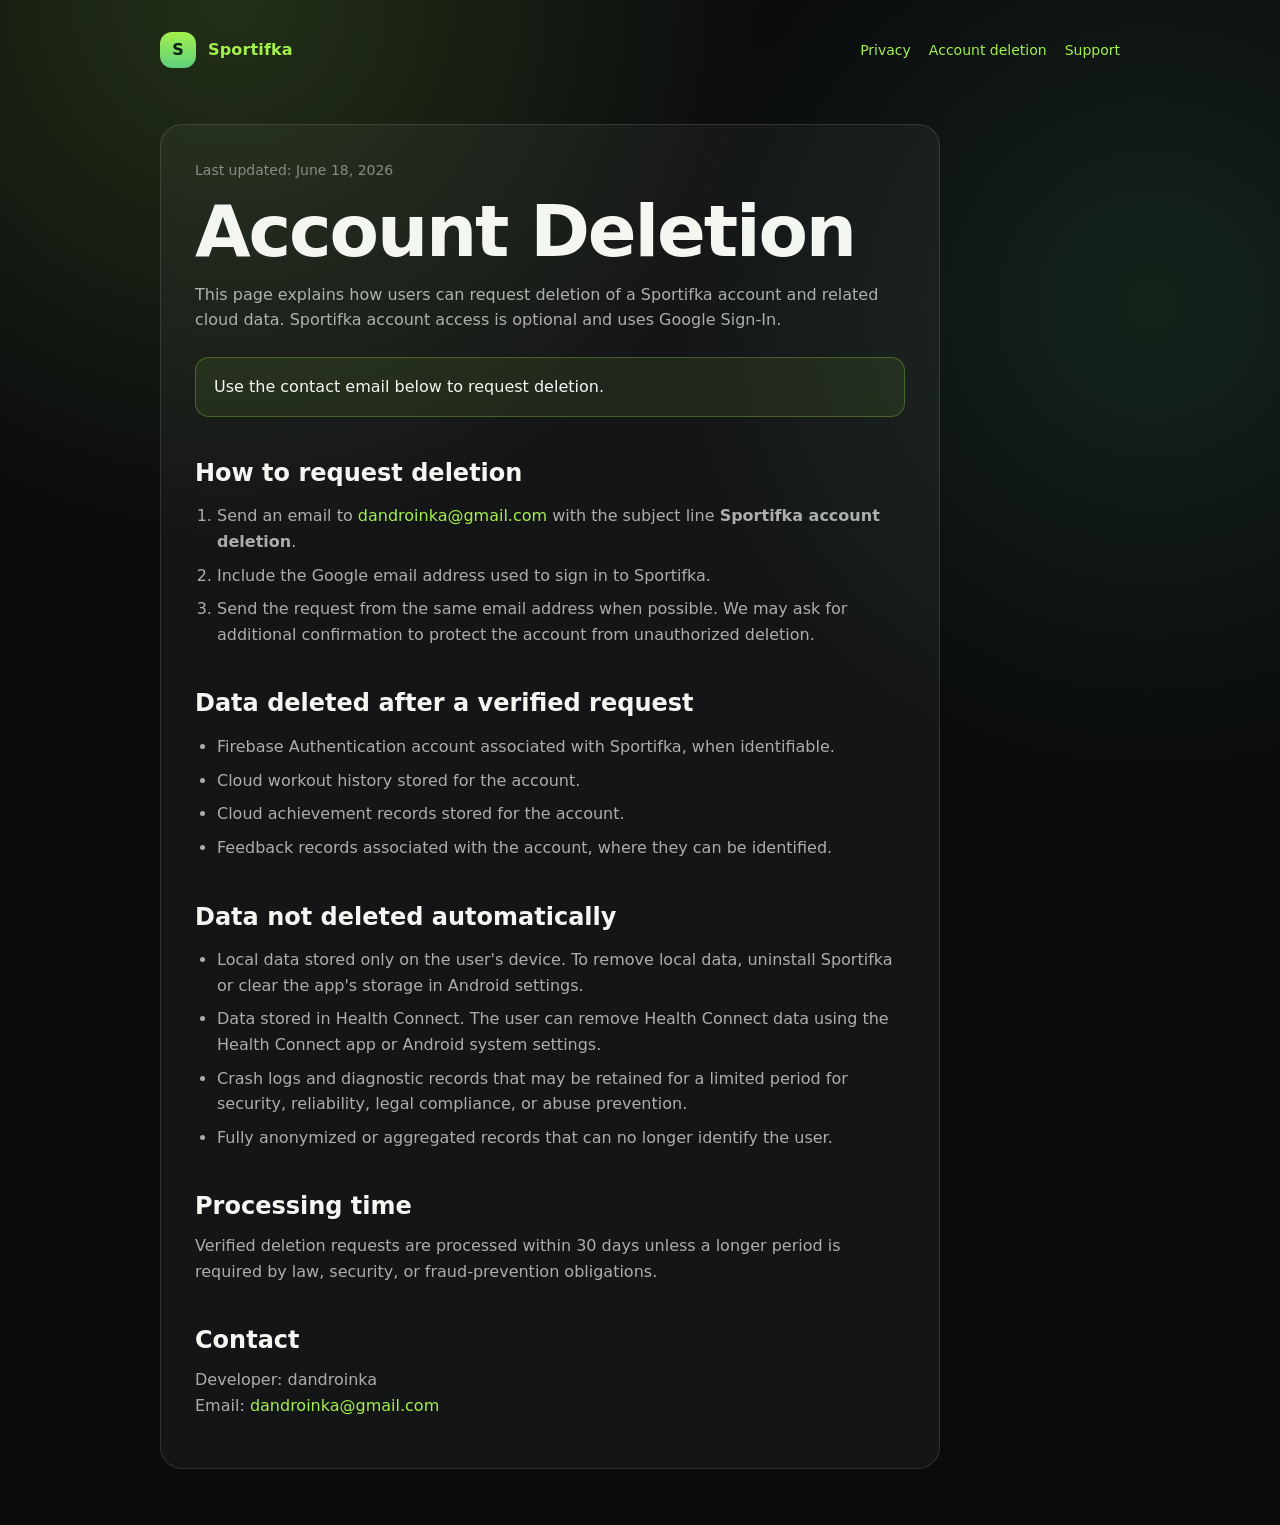
==== docs/delete-account.html @ 29e53513 "Add Sportifka support pages" ====
<!doctype html>
<html lang="en">
  <head>
    <meta charset="utf-8">
    <meta name="viewport" content="width=device-width, initial-scale=1">
    <title>Sportifka Account Deletion</title>
    <meta name="description" content="Request deletion of a Sportifka account and related data.">
    <link rel="stylesheet" href="styles.css">
  </head>
  <body>
    <main class="wrap">
      <header class="topbar">
        <a class="brand" href="index.html" aria-label="Sportifka home">
          <span class="mark">S</span>
          <span>Sportifka</span>
        </a>
        <nav aria-label="Main navigation">
          <a href="privacy.html">Privacy</a>
          <a href="delete-account.html">Account deletion</a>
          <a href="support.html">Support</a>
        </nav>
      </header>

      <article class="content">
        <p class="meta">Last updated: June 18, 2026</p>
        <h1>Account Deletion</h1>
        <p>
          This page explains how users can request deletion of a Sportifka account and related cloud
          data. Sportifka account access is optional and uses Google Sign-In.
        </p>

        <div class="note">
          Use the contact email below to request deletion.
        </div>

        <h2>How to request deletion</h2>
        <ol>
          <li>
            Send an email to <a href="mailto:dandroinka@gmail.com">dandroinka@gmail.com</a> with the
            subject line <strong>Sportifka account deletion</strong>.
          </li>
          <li>
            Include the Google email address used to sign in to Sportifka.
          </li>
          <li>
            Send the request from the same email address when possible. We may ask for additional
            confirmation to protect the account from unauthorized deletion.
          </li>
        </ol>

        <h2>Data deleted after a verified request</h2>
        <ul>
          <li>Firebase Authentication account associated with Sportifka, when identifiable.</li>
          <li>Cloud workout history stored for the account.</li>
          <li>Cloud achievement records stored for the account.</li>
          <li>Feedback records associated with the account, where they can be identified.</li>
        </ul>

        <h2>Data not deleted automatically</h2>
        <ul>
          <li>
            Local data stored only on the user's device. To remove local data, uninstall Sportifka
            or clear the app's storage in Android settings.
          </li>
          <li>
            Data stored in Health Connect. The user can remove Health Connect data using the Health
            Connect app or Android system settings.
          </li>
          <li>
            Crash logs and diagnostic records that may be retained for a limited period for security,
            reliability, legal compliance, or abuse prevention.
          </li>
          <li>Fully anonymized or aggregated records that can no longer identify the user.</li>
        </ul>

        <h2>Processing time</h2>
        <p>
          Verified deletion requests are processed within 30 days unless a longer period is required
          by law, security, or fraud-prevention obligations.
        </p>

        <h2>Contact</h2>
        <p>
          Developer: dandroinka<br>
          Email: <a href="mailto:dandroinka@gmail.com">dandroinka@gmail.com</a>
        </p>
      </article>
    </main>
  </body>
</html>
---- docs/styles.css ----
:root {
  color-scheme: dark;
  --bg: #0a0b0d;
  --panel: rgba(255, 255, 255, 0.055);
  --panel-strong: rgba(255, 255, 255, 0.09);
  --text: #f4f6f2;
  --muted: rgba(244, 246, 242, 0.68);
  --faint: rgba(244, 246, 242, 0.48);
  --line: rgba(255, 255, 255, 0.12);
  --lime: #a3f04b;
  --green: #5fd07f;
  --on-primary: #06210f;
}

* {
  box-sizing: border-box;
}

body {
  margin: 0;
  min-height: 100vh;
  background:
    radial-gradient(circle at 18% 0%, rgba(163, 240, 75, 0.16), transparent 34rem),
    radial-gradient(circle at 90% 20%, rgba(95, 208, 127, 0.12), transparent 30rem),
    var(--bg);
  color: var(--text);
  font-family: Inter, ui-sans-serif, system-ui, -apple-system, BlinkMacSystemFont, "Segoe UI", sans-serif;
  line-height: 1.6;
}

a {
  color: var(--lime);
  text-decoration: none;
}

a:hover {
  text-decoration: underline;
}

.wrap {
  width: min(960px, calc(100% - 32px));
  margin: 0 auto;
  padding: 32px 0 56px;
}

.topbar {
  display: flex;
  align-items: center;
  justify-content: space-between;
  gap: 16px;
  margin-bottom: 56px;
}

.brand {
  display: flex;
  align-items: center;
  gap: 12px;
  font-weight: 800;
  letter-spacing: 0.01em;
}

.mark {
  width: 36px;
  height: 36px;
  border-radius: 12px;
  background: linear-gradient(180deg, var(--lime), var(--green));
  color: var(--on-primary);
  display: grid;
  place-items: center;
  font-weight: 900;
}

nav {
  display: flex;
  align-items: center;
  gap: 18px;
  flex-wrap: wrap;
  color: var(--muted);
  font-size: 14px;
}

.hero {
  padding: 52px;
  border: 1px solid var(--line);
  border-radius: 24px;
  background: linear-gradient(180deg, rgba(255, 255, 255, 0.08), rgba(255, 255, 255, 0.035));
  box-shadow: 0 24px 70px rgba(0, 0, 0, 0.32);
}

h1 {
  margin: 0 0 16px;
  max-width: 760px;
  font-size: clamp(36px, 8vw, 72px);
  line-height: 0.95;
  letter-spacing: -0.03em;
}

h2 {
  margin: 42px 0 12px;
  font-size: 24px;
  line-height: 1.2;
}

h3 {
  margin: 28px 0 8px;
  font-size: 18px;
}

p {
  margin: 0 0 16px;
  color: var(--muted);
}

ul, ol {
  color: var(--muted);
  padding-left: 22px;
}

li + li {
  margin-top: 8px;
}

.lead {
  max-width: 720px;
  font-size: 18px;
}

.cards {
  display: grid;
  grid-template-columns: repeat(3, minmax(0, 1fr));
  gap: 14px;
  margin-top: 22px;
}

.card {
  display: block;
  min-height: 168px;
  padding: 20px;
  border: 1px solid var(--line);
  border-radius: 18px;
  background: var(--panel);
  color: var(--text);
}

.card:hover {
  background: var(--panel-strong);
  text-decoration: none;
}

.card strong {
  display: block;
  margin-bottom: 8px;
  font-size: 18px;
}

.card span {
  color: var(--muted);
  font-size: 14px;
}

.content {
  max-width: 780px;
  padding: 34px;
  border: 1px solid var(--line);
  border-radius: 22px;
  background: rgba(255, 255, 255, 0.045);
}

.note {
  margin: 24px 0;
  padding: 16px 18px;
  border: 1px solid rgba(163, 240, 75, 0.28);
  border-radius: 14px;
  background: rgba(163, 240, 75, 0.08);
  color: var(--text);
}

.placeholder {
  display: inline-block;
  padding: 1px 7px;
  border-radius: 8px;
  background: rgba(255, 255, 255, 0.12);
  color: #ffffff;
  font-family: ui-monospace, SFMono-Regular, Menlo, Consolas, monospace;
  font-size: 0.95em;
}

.meta {
  color: var(--faint);
  font-size: 14px;
}

footer {
  margin-top: 40px;
  color: var(--faint);
  font-size: 14px;
}

@media (max-width: 760px) {
  .topbar {
    align-items: flex-start;
    flex-direction: column;
    margin-bottom: 32px;
  }

  .hero,
  .content {
    padding: 24px;
    border-radius: 20px;
  }

  .cards {
    grid-template-columns: 1fr;
  }
}
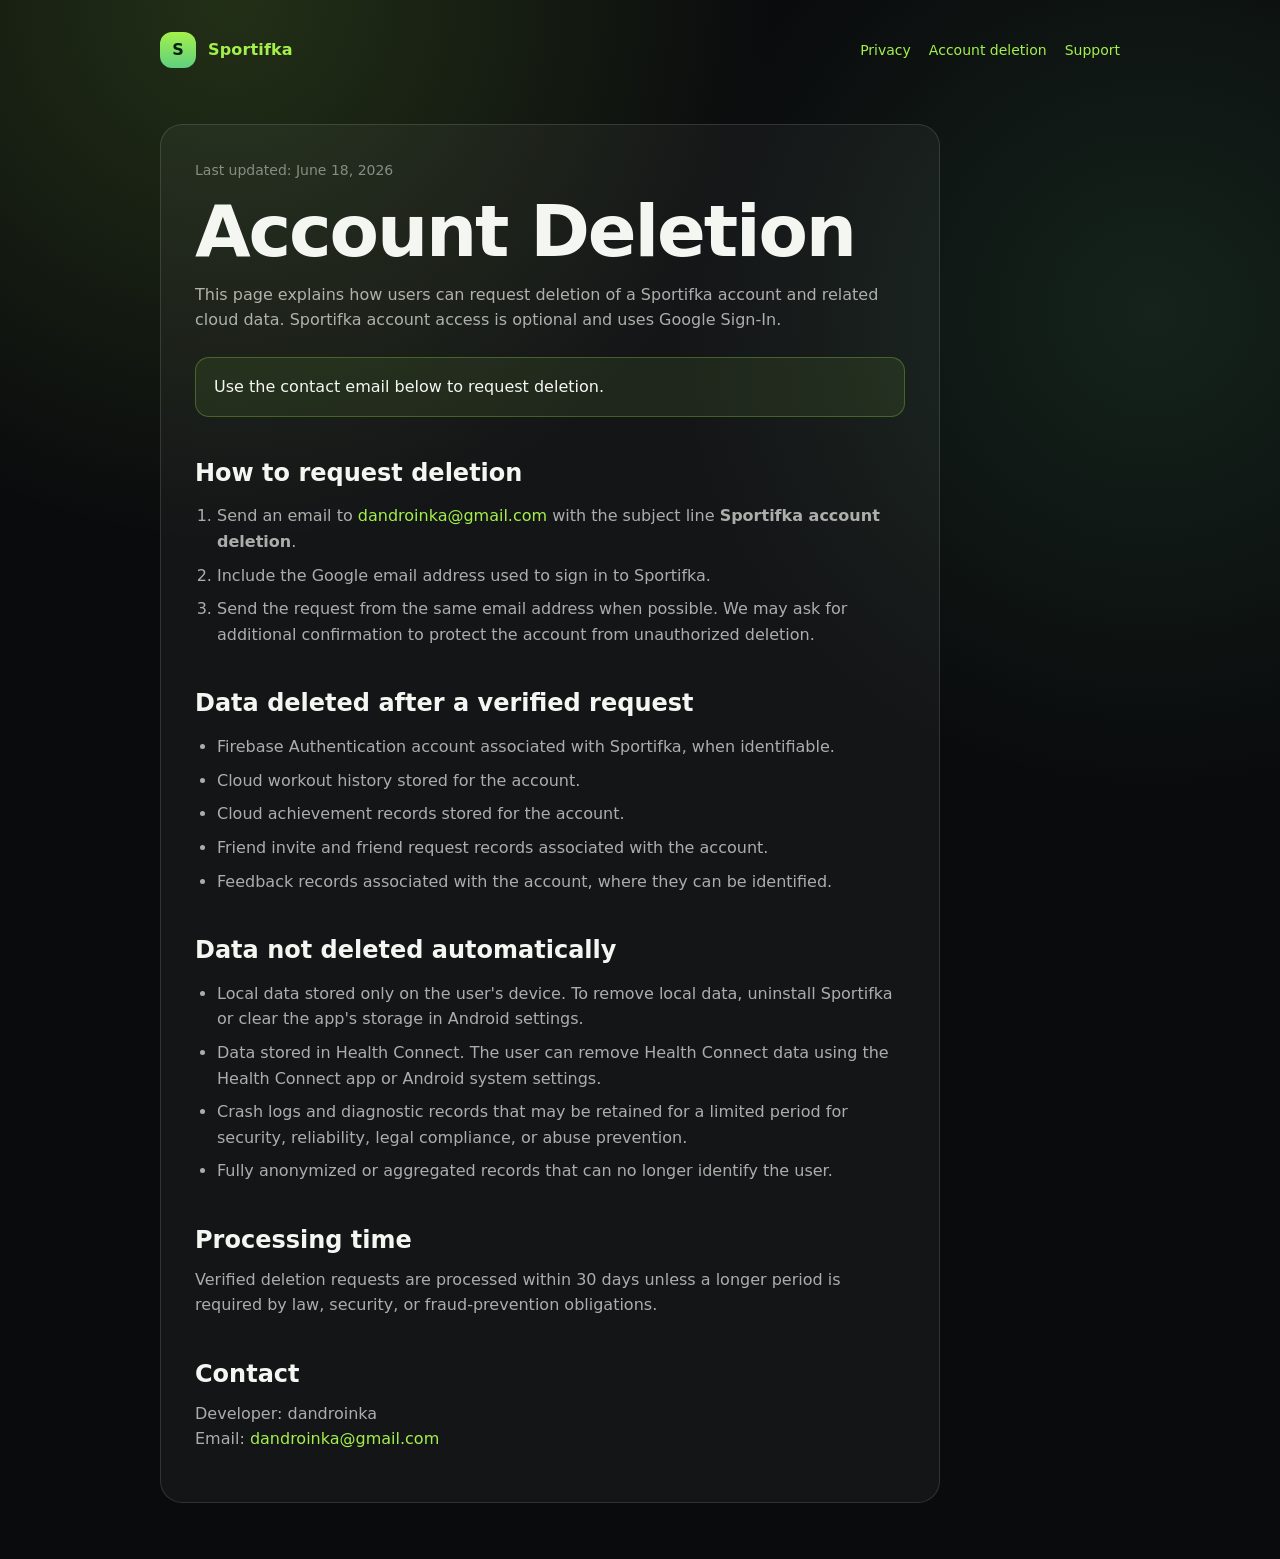
==== commit ab135773: "1.4" ====
--- a/docs/delete-account.html
+++ b/docs/delete-account.html
@@ -53,6 +53,7 @@
           <li>Firebase Authentication account associated with Sportifka, when identifiable.</li>
           <li>Cloud workout history stored for the account.</li>
           <li>Cloud achievement records stored for the account.</li>
+          <li>Friend invite and friend request records associated with the account.</li>
           <li>Feedback records associated with the account, where they can be identified.</li>
         </ul>
 
--- a/docs/styles.css
+++ b/docs/styles.css
@@ -175,6 +175,29 @@
   color: var(--text);
 }
 
+.button-link {
+  display: inline-flex;
+  align-items: center;
+  justify-content: center;
+  min-height: 46px;
+  padding: 0 18px;
+  border-radius: 14px;
+  background: linear-gradient(180deg, var(--lime), var(--green));
+  color: var(--on-primary);
+  font-weight: 800;
+}
+
+.button-link:hover {
+  text-decoration: none;
+}
+
+.button-link.secondary {
+  margin-left: 10px;
+  border: 1px solid var(--line);
+  background: var(--panel);
+  color: var(--text);
+}
+
 .placeholder {
   display: inline-block;
   padding: 1px 7px;
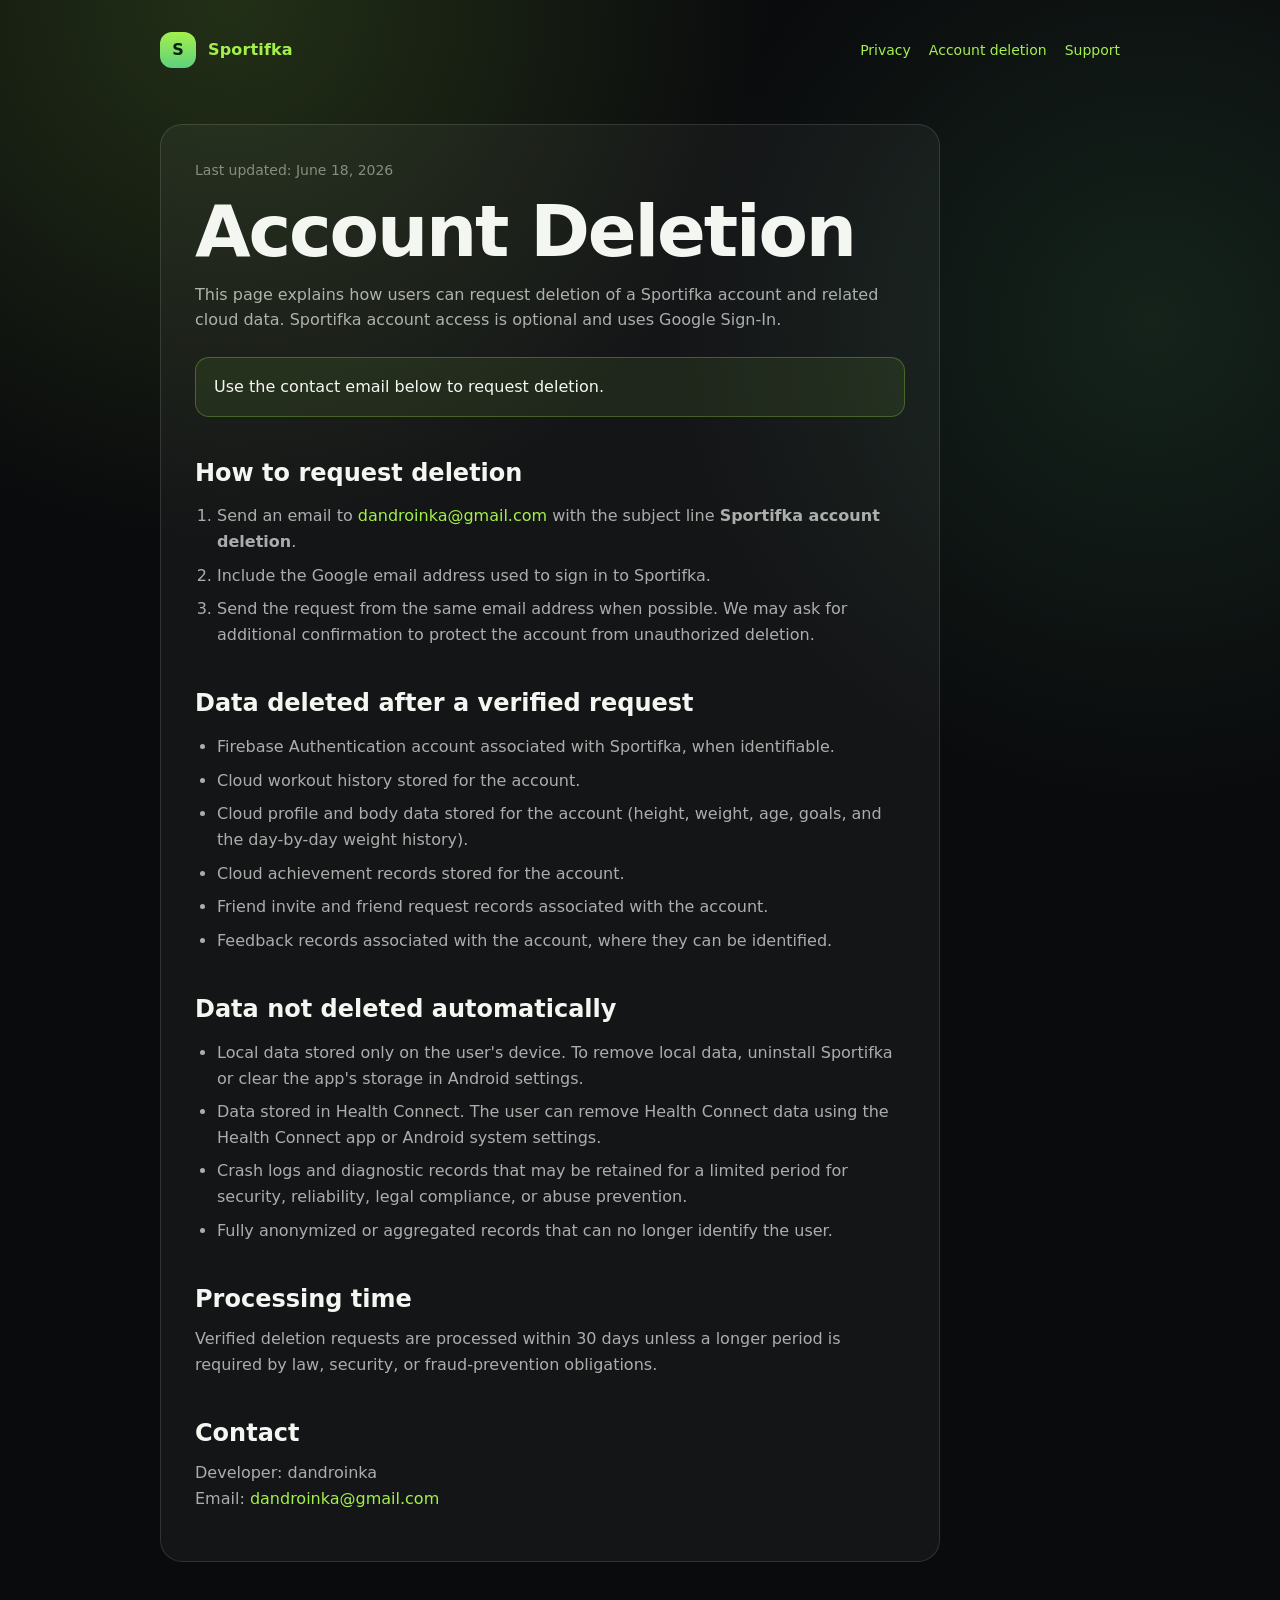
==== commit c23a1dd6: "update rules" ====
--- a/docs/delete-account.html
+++ b/docs/delete-account.html
@@ -52,6 +52,7 @@
         <ul>
           <li>Firebase Authentication account associated with Sportifka, when identifiable.</li>
           <li>Cloud workout history stored for the account.</li>
+          <li>Cloud profile and body data stored for the account (height, weight, age, goals, and the day-by-day weight history).</li>
           <li>Cloud achievement records stored for the account.</li>
           <li>Friend invite and friend request records associated with the account.</li>
           <li>Feedback records associated with the account, where they can be identified.</li>
